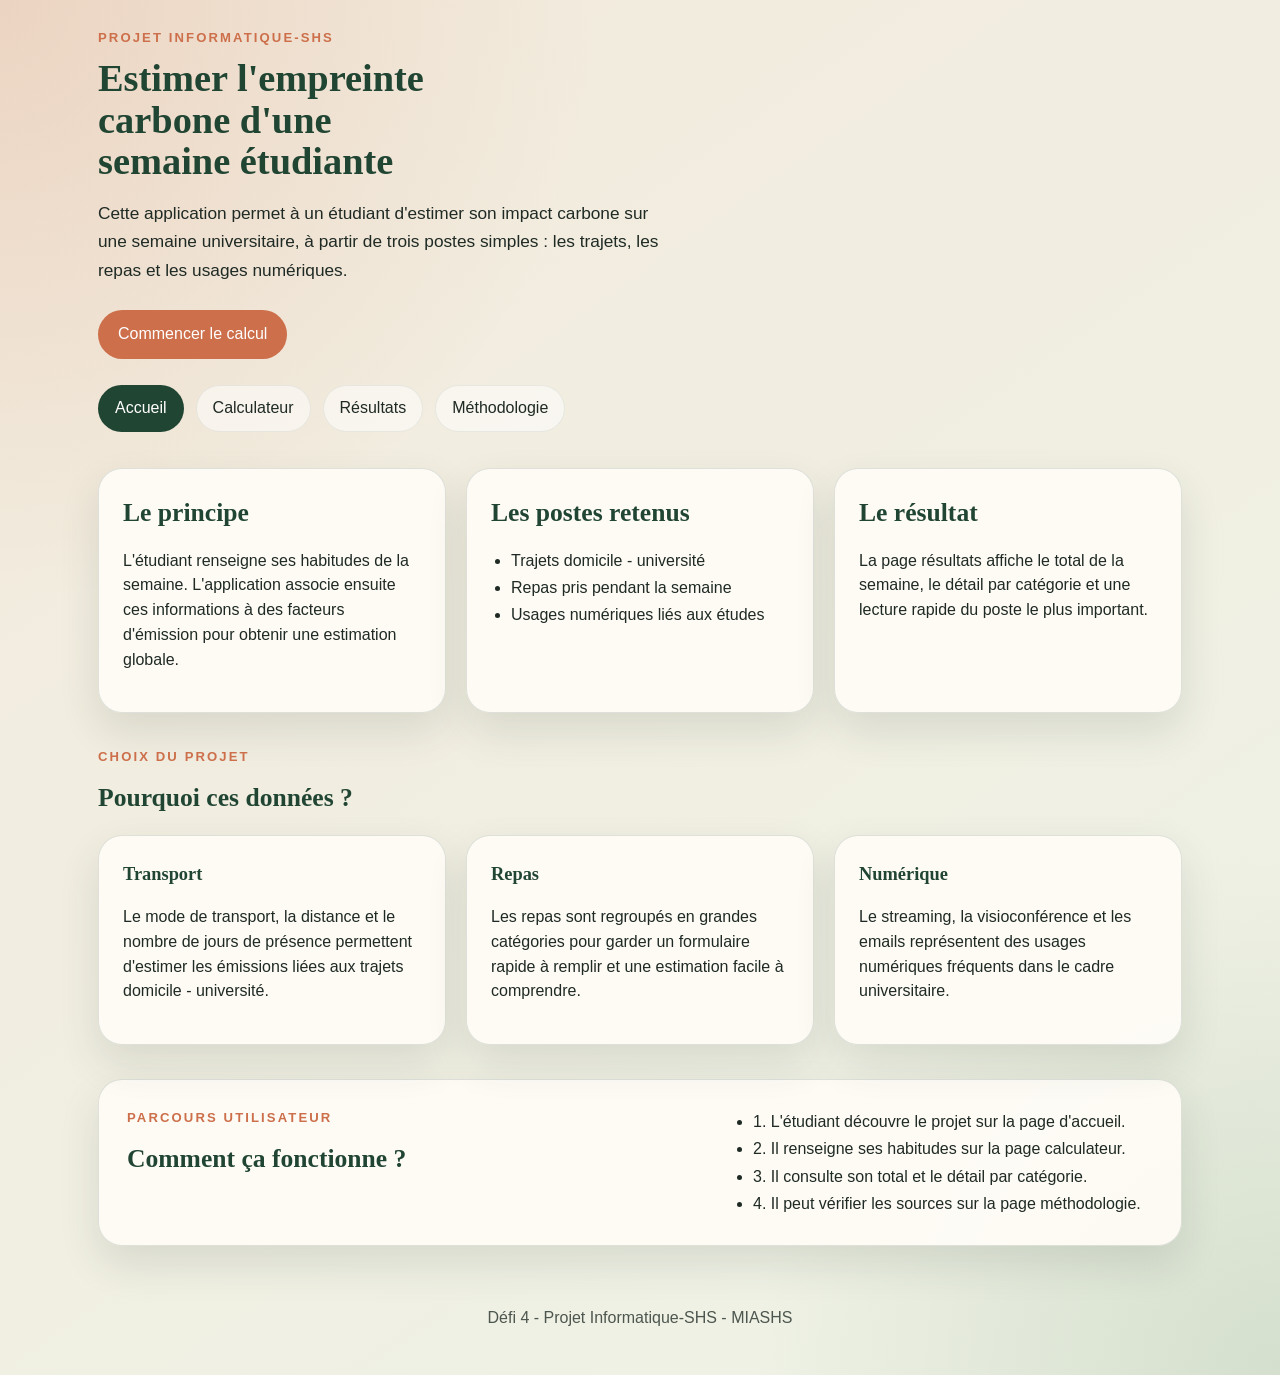
==== index.html @ 48a8530b "Add project files" ====
<!DOCTYPE html>
<html lang="fr">
<head>
    <meta charset="UTF-8">
    <meta name="viewport" content="width=device-width, initial-scale=1.0">
    <title>Défi 4 - Empreinte carbone étudiante</title>
    <link rel="stylesheet" href="styles/style.css">
</head>
<body>
    <header class="site-header">
        <div class="logo-block">
            <p class="eyebrow">Projet Informatique-SHS</p>
            <h1>Estimer l'empreinte carbone d'une semaine étudiante</h1>
            <p class="lead">
                Cette application permet à un étudiant d'estimer son impact carbone sur une
                semaine universitaire, à partir de trois postes simples : les trajets, les repas
                et les usages numériques.
            </p>
            <div class="hero-actions">
                <a class="button button-primary" href="pages/calculateur.html">Commencer le calcul</a>
            </div>
        </div>
        <nav class="main-nav" aria-label="Navigation principale">
            <a class="nav-link nav-link-active" href="index.html">Accueil</a>
            <a class="nav-link" href="pages/calculateur.html">Calculateur</a>
            <a class="nav-link" href="pages/resultats.html">Résultats</a>
            <a class="nav-link" href="pages/methodologie.html">Méthodologie</a>
        </nav>
    </header>

    <main class="page-shell">
        <section class="intro-grid">
            <article class="info-card">
                <h2>Le principe</h2>
                <p>
                    L'étudiant renseigne ses habitudes de la semaine. L'application associe ensuite
                    ces informations à des facteurs d'émission pour obtenir une estimation globale.
                </p>
            </article>
            <article class="info-card">
                <h2>Les postes retenus</h2>
                <ul class="plain-list">
                    <li>Trajets domicile - université</li>
                    <li>Repas pris pendant la semaine</li>
                    <li>Usages numériques liés aux études</li>
                </ul>
            </article>
            <article class="info-card">
                <h2>Le résultat</h2>
                <p>
                    La page résultats affiche le total de la semaine, le détail par catégorie et
                    une lecture rapide du poste le plus important.
                </p>
            </article>
        </section>

        <section class="topic-section">
            <div class="topic-heading">
                <p class="eyebrow">Choix du projet</p>
                <h2>Pourquoi ces données ?</h2>
            </div>
            <div class="feature-grid">
                <article class="feature-card">
                    <h3>Transport</h3>
                    <p>
                        Le mode de transport, la distance et le nombre de jours de présence permettent
                        d'estimer les émissions liées aux trajets domicile - université.
                    </p>
                </article>
                <article class="feature-card">
                    <h3>Repas</h3>
                    <p>
                        Les repas sont regroupés en grandes catégories pour garder un formulaire
                        rapide à remplir et une estimation facile à comprendre.
                    </p>
                </article>
                <article class="feature-card">
                    <h3>Numérique</h3>
                    <p>
                        Le streaming, la visioconférence et les emails représentent des usages
                        numériques fréquents dans le cadre universitaire.
                    </p>
                </article>
            </div>
        </section>

        <section class="callout-panel">
            <div>
                <p class="eyebrow">Parcours utilisateur</p>
                <h2>Comment ça fonctionne ?</h2>
            </div>
            <ul class="plain-list">
                <li>1. L'étudiant découvre le projet sur la page d'accueil.</li>
                <li>2. Il renseigne ses habitudes sur la page calculateur.</li>
                <li>3. Il consulte son total et le détail par catégorie.</li>
                <li>4. Il peut vérifier les sources sur la page méthodologie.</li>
            </ul>
        </section>
    </main>

    <footer class="site-footer">
        <p>Défi 4 - Projet Informatique-SHS - MIASHS</p>
    </footer>
</body>
</html>
---- styles/style.css ----
:root {
    --cream: #f7f1e8;
    --sand: #e7dac5;
    --forest: #214533;
    --sage: #83a07b;
    --clay: #cc6f4a;
    --ink: #1f2a24;
    --card: rgba(255, 252, 247, 0.92);
    --line: rgba(33, 69, 51, 0.14);
    --shadow: 0 18px 40px rgba(42, 54, 46, 0.12);
}

* {
    box-sizing: border-box;
}

body {
    margin: 0;
    min-height: 100vh;
    color: var(--ink);
    background:
        radial-gradient(circle at top left, rgba(204, 111, 74, 0.18), transparent 32%),
        radial-gradient(circle at bottom right, rgba(131, 160, 123, 0.24), transparent 28%),
        linear-gradient(145deg, #f3eadc, #eef3e7);
    font-family: "Trebuchet MS", "Gill Sans", sans-serif;
    line-height: 1.55;
}

a {
    color: inherit;
}

.site-header {
    width: min(1180px, 100%);
    margin: 0 auto;
    padding: 28px clamp(20px, 4vw, 48px) 18px;
}

.site-header-compact {
    padding-bottom: 10px;
}

.logo-block {
    max-width: 760px;
}

.eyebrow {
    margin: 0 0 10px;
    letter-spacing: 0.16em;
    text-transform: uppercase;
    color: var(--clay);
    font-size: 0.82rem;
    font-weight: 700;
}

h1,
h2,
h3,
legend {
    margin: 0;
    font-family: Georgia, "Times New Roman", serif;
    color: var(--forest);
}

h1 {
    font-size: clamp(2rem, 3vw, 3.4rem);
    line-height: 1.08;
    max-width: 18ch;
}

h2 {
    font-size: clamp(1.5rem, 2vw, 2.1rem);
    margin-bottom: 14px;
}

h3 {
    font-size: 1.15rem;
    margin-bottom: 10px;
}

.lead {
    max-width: 60ch;
    font-size: 1.08rem;
    line-height: 1.65;
    margin: 16px 0 0;
}

.section-lead {
    margin: 0 0 20px;
    line-height: 1.65;
}

.main-nav {
    display: flex;
    flex-wrap: wrap;
    gap: 12px;
    margin-top: 26px;
}

.nav-link {
    text-decoration: none;
    padding: 10px 16px;
    border-radius: 999px;
    background: rgba(255, 255, 255, 0.5);
    border: 1px solid rgba(33, 69, 51, 0.08);
    transition: transform 160ms ease, background 160ms ease;
}

.nav-link-active {
    background: var(--forest);
    color: #fff;
}

.nav-link:hover {
    transform: translateY(-1px);
    background: rgba(255, 255, 255, 0.78);
}

.nav-link-active:hover {
    background: var(--forest);
}

.hero-actions,
.form-actions {
    display: flex;
    flex-wrap: wrap;
    gap: 14px;
    margin-top: 26px;
}

.button {
    display: inline-flex;
    align-items: center;
    justify-content: center;
    border-radius: 999px;
    padding: 12px 20px;
    text-decoration: none;
    border: 0;
    cursor: pointer;
    font-size: 1rem;
    transition: transform 160ms ease, box-shadow 160ms ease;
}

.button:hover {
    transform: translateY(-1px);
    box-shadow: 0 10px 22px rgba(42, 54, 46, 0.16);
}

.button-primary {
    background: var(--clay);
    color: #fff;
}

.button-secondary {
    background: rgba(255, 255, 255, 0.65);
    color: var(--forest);
    border: 1px solid rgba(33, 69, 51, 0.1);
}

.page-shell {
    width: min(1180px, 100%);
    margin: 0 auto;
    padding: 10px clamp(20px, 4vw, 48px) 44px;
}

.panel,
.info-card,
.feature-card,
.factor-card,
.member-card,
.callout-panel {
    background: var(--card);
    border: 1px solid var(--line);
    border-radius: 24px;
    box-shadow: var(--shadow);
}

.intro-grid,
.feature-grid,
.factor-grid,
.member-grid {
    display: grid;
    gap: 20px;
}

.intro-grid {
    grid-template-columns: repeat(auto-fit, minmax(240px, 1fr));
    margin-top: 8px;
}

.info-card,
.feature-card,
.factor-card,
.member-card {
    padding: 24px;
}

.topic-section {
    margin-top: 34px;
}

.topic-heading {
    margin-bottom: 18px;
}

.feature-grid,
.factor-grid,
.member-grid {
    grid-template-columns: repeat(auto-fit, minmax(220px, 1fr));
}

.callout-panel {
    display: grid;
    gap: 18px;
    grid-template-columns: 1.4fr 1fr;
    padding: 28px;
    margin-top: 34px;
}

.calculator-grid {
    display: grid;
    gap: 22px;
    grid-template-columns: minmax(320px, 1.1fr) minmax(280px, 0.9fr);
    align-items: start;
}

.results-layout {
    display: grid;
    gap: 22px;
    grid-template-columns: repeat(2, minmax(280px, 1fr));
}

.panel {
    padding: 26px;
    min-width: 0;
}

.fieldset-block {
    border: 1px solid var(--line);
    border-radius: 18px;
    padding: 18px;
    margin: 0 0 18px;
}

legend {
    padding: 0 10px;
    font-size: 1.05rem;
}

label {
    display: block;
    margin: 12px 0 8px;
    font-weight: 700;
}

input,
select {
    width: 100%;
    border-radius: 14px;
    border: 1px solid rgba(33, 69, 51, 0.16);
    padding: 12px 14px;
    font: inherit;
    background: rgba(255, 255, 255, 0.95);
}

.checkbox-row {
    display: flex;
    align-items: center;
    gap: 10px;
    margin-top: 16px;
}

.checkbox-row input {
    width: auto;
}

.field-grid {
    display: grid;
    gap: 12px 16px;
    grid-template-columns: repeat(auto-fit, minmax(180px, 1fr));
}

.prep-steps,
.recap-grid {
    display: grid;
    gap: 16px;
}

.prep-steps {
    grid-template-columns: 1fr;
}

.prep-card,
.recap-card {
    background: rgba(255, 255, 255, 0.72);
    border-radius: 18px;
    padding: 18px;
    border: 1px solid var(--line);
}

.result-highlight {
    border-radius: 20px;
    background: linear-gradient(135deg, rgba(33, 69, 51, 0.95), rgba(52, 108, 81, 0.88));
    color: #fff;
    padding: 22px;
}

.result-highlight p {
    margin: 0 0 8px;
    opacity: 0.88;
}

.result-highlight strong {
    font-family: Georgia, "Times New Roman", serif;
    font-size: clamp(1.8rem, 3vw, 2.8rem);
}

.result-cards {
    display: grid;
    gap: 14px;
    grid-template-columns: repeat(auto-fit, minmax(150px, 1fr));
    margin-top: 18px;
}

.mini-result {
    background: rgba(255, 255, 255, 0.72);
    border-radius: 18px;
    padding: 16px;
    border: 1px solid var(--line);
}

.mini-result p {
    margin: 0;
    font-weight: 700;
    color: var(--clay);
}

.chart-wrap {
    margin-top: 20px;
    background: rgba(255, 255, 255, 0.72);
    border-radius: 18px;
    padding: 16px;
    border: 1px solid var(--line);
    min-height: 260px;
}

.chart-wrap-large {
    min-height: 320px;
}

.bar-chart {
    display: grid;
    gap: 18px;
    height: 100%;
}

.bar-row {
    display: grid;
    grid-template-columns: 100px minmax(120px, 1fr) 110px;
    gap: 14px;
    align-items: center;
}

.bar-label,
.bar-value {
    font-weight: 700;
}

.bar-value {
    color: var(--clay);
    text-align: right;
}

.bar-track {
    overflow: hidden;
    height: 18px;
    border-radius: 999px;
    background: rgba(33, 69, 51, 0.1);
}

.bar-fill {
    height: 100%;
    min-width: 0;
    border-radius: 999px;
}

.bar-transport {
    background: var(--forest);
}

.bar-meals {
    background: var(--clay);
}

.bar-digital {
    background: var(--sage);
}

.advice-box,
.note-box,
.mockup-block {
    margin-top: 18px;
    border-radius: 18px;
    padding: 18px;
    background: rgba(255, 255, 255, 0.72);
    border: 1px solid var(--line);
}

.content-panel + .content-panel {
    margin-top: 22px;
}

.table-wrap {
    overflow-x: auto;
}

table {
    width: 100%;
    border-collapse: collapse;
}

th,
td {
    padding: 12px 14px;
    text-align: left;
    border-bottom: 1px solid var(--line);
}

th {
    color: var(--forest);
}

.plain-list,
.link-list {
    margin: 0;
    padding-left: 20px;
    line-height: 1.7;
}

.muted-note {
    margin-top: 14px;
    opacity: 0.82;
}

.hidden-state {
    display: none;
}

.empty-state {
    text-align: center;
}

.site-footer {
    padding: 0 24px 28px;
    text-align: center;
    color: rgba(31, 42, 36, 0.78);
}

@media (max-width: 980px) {
    .calculator-grid,
    .callout-panel,
    .results-layout {
        grid-template-columns: 1fr;
    }
}

@media (max-width: 720px) {
    .main-nav {
        display: grid;
        grid-template-columns: repeat(2, minmax(0, 1fr));
        gap: 10px;
    }

    .nav-link {
        text-align: center;
        padding: 11px 10px;
    }

    .page-shell,
    .site-header {
        padding-left: 16px;
        padding-right: 16px;
    }

    .hero-actions,
    .form-actions {
        width: 100%;
    }

    .button {
        width: 100%;
    }

    .chart-wrap,
    .chart-wrap-large {
        min-height: 280px;
    }

    .panel,
    .info-card,
    .feature-card,
    .factor-card,
    .member-card,
    .callout-panel {
        border-radius: 20px;
    }
}

@media (max-width: 620px) {
    .bar-row {
        grid-template-columns: 1fr;
        gap: 8px;
    }

    .bar-value {
        text-align: left;
    }
}

@media (max-width: 480px) {
    .main-nav {
        grid-template-columns: 1fr;
    }

    h1 {
        font-size: 2rem;
    }

    .panel,
    .info-card,
    .feature-card,
    .factor-card,
    .member-card,
    .callout-panel {
        padding: 20px;
    }

    .fieldset-block {
        padding: 14px;
    }

    th,
    td {
        padding: 10px;
    }
}
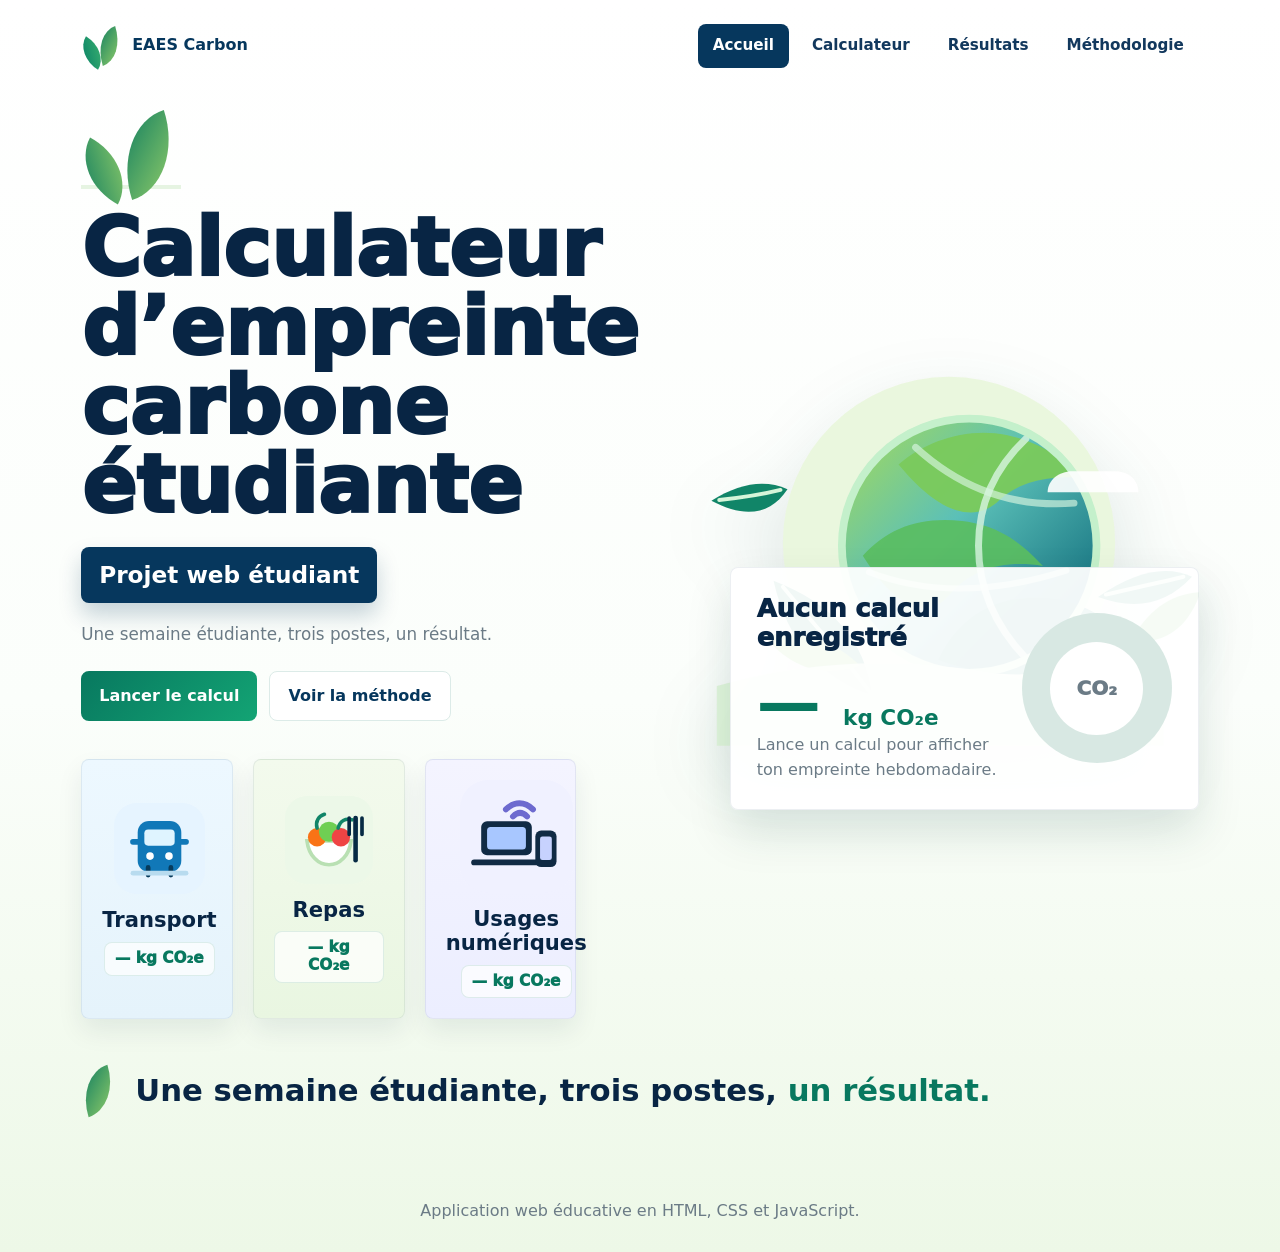
==== commit 05bc8493: "Improve eco dashboard design and dynamic summary" ====
--- a/index.html
+++ b/index.html
@@ -3,103 +3,82 @@
 <head>
     <meta charset="UTF-8">
     <meta name="viewport" content="width=device-width, initial-scale=1.0">
-    <title>Défi 4 - Empreinte carbone étudiante</title>
+    <title>Calculateur d’empreinte carbone étudiante</title>
     <link rel="stylesheet" href="styles/style.css">
+    <script src="js/script.js" defer></script>
 </head>
 <body>
-    <header class="site-header">
-        <div class="logo-block">
-            <p class="eyebrow">Projet Informatique-SHS</p>
-            <h1>Estimer l'empreinte carbone d'une semaine étudiante</h1>
-            <p class="lead">
-                Cette application permet à un étudiant d'estimer son impact carbone sur une
-                semaine universitaire, à partir de trois postes simples : les trajets, les repas
-                et les usages numériques.
-            </p>
-            <div class="hero-actions">
-                <a class="button button-primary" href="pages/calculateur.html">Commencer le calcul</a>
+    <header class="site-header landing-header">
+        <nav class="top-nav" aria-label="Navigation principale">
+            <a class="brand" href="index.html" aria-label="Accueil">
+                <span class="brand-leaf" aria-hidden="true"></span>
+                <span>EAES Carbon</span>
+            </a>
+            <div class="main-nav">
+                <a class="nav-link nav-link-active" href="index.html">Accueil</a>
+                <a class="nav-link" href="pages/calculateur.html">Calculateur</a>
+                <a class="nav-link" href="pages/resultats.html">Résultats</a>
+                <a class="nav-link" href="pages/methodologie.html">Méthodologie</a>
             </div>
-        </div>
-        <nav class="main-nav" aria-label="Navigation principale">
-            <a class="nav-link nav-link-active" href="index.html">Accueil</a>
-            <a class="nav-link" href="pages/calculateur.html">Calculateur</a>
-            <a class="nav-link" href="pages/resultats.html">Résultats</a>
-            <a class="nav-link" href="pages/methodologie.html">Méthodologie</a>
         </nav>
+
+        <section class="landing-hero">
+            <div class="hero-content">
+                <div class="leaf-mark" aria-hidden="true"></div>
+                <h1>Calculateur d’empreinte carbone étudiante</h1>
+                <p class="project-badge">Projet web étudiant</p>
+                <p class="hero-text">
+                    Une semaine étudiante, trois postes, un résultat.
+                </p>
+                <div class="hero-actions">
+                    <a class="button button-primary" href="pages/calculateur.html">Lancer le calcul</a>
+                    <a class="button button-secondary" href="pages/methodologie.html">Voir la méthode</a>
+                </div>
+
+                <div class="category-preview" aria-label="Catégories prises en compte">
+                    <article class="category-card">
+                        <img src="assets/icon-transport.svg" alt="" aria-hidden="true">
+                        <h2>Transport</h2>
+                        <p class="category-value" id="home-transport-value">— kg CO₂e</p>
+                    </article>
+                    <article class="category-card">
+                        <img src="assets/icon-meal.svg" alt="" aria-hidden="true">
+                        <h2>Repas</h2>
+                        <p class="category-value" id="home-meals-value">— kg CO₂e</p>
+                    </article>
+                    <article class="category-card">
+                        <img src="assets/icon-digital.svg" alt="" aria-hidden="true">
+                        <h2>Usages numériques</h2>
+                        <p class="category-value" id="home-digital-value">— kg CO₂e</p>
+                    </article>
+                </div>
+            </div>
+
+            <div class="hero-planet-stage" aria-hidden="true">
+                <img class="planet-illustration" src="assets/hero-planet.svg" alt="">
+                <div class="hero-result-card" id="home-dashboard">
+                    <div>
+                        <p id="home-dashboard-title">Votre empreinte hebdomadaire</p>
+                        <strong id="home-dashboard-total">— <span>kg CO₂e</span></strong>
+                        <small id="home-dashboard-status">Lance un calcul pour afficher ton empreinte hebdomadaire.</small>
+                    </div>
+                    <div class="preview-donut preview-donut-empty" id="home-dashboard-donut" aria-label="Répartition du dernier calcul">
+                        <span id="home-dashboard-donut-label">CO₂</span>
+                    </div>
+                </div>
+            </div>
+        </section>
     </header>
 
-    <main class="page-shell">
-        <section class="intro-grid">
-            <article class="info-card">
-                <h2>Le principe</h2>
-                <p>
-                    L'étudiant renseigne ses habitudes de la semaine. L'application associe ensuite
-                    ces informations à des facteurs d'émission pour obtenir une estimation globale.
-                </p>
-            </article>
-            <article class="info-card">
-                <h2>Les postes retenus</h2>
-                <ul class="plain-list">
-                    <li>Trajets domicile - université</li>
-                    <li>Repas pris pendant la semaine</li>
-                    <li>Usages numériques liés aux études</li>
-                </ul>
-            </article>
-            <article class="info-card">
-                <h2>Le résultat</h2>
-                <p>
-                    La page résultats affiche le total de la semaine, le détail par catégorie et
-                    une lecture rapide du poste le plus important.
-                </p>
-            </article>
-        </section>
-
-        <section class="topic-section">
-            <div class="topic-heading">
-                <p class="eyebrow">Choix du projet</p>
-                <h2>Pourquoi ces données ?</h2>
-            </div>
-            <div class="feature-grid">
-                <article class="feature-card">
-                    <h3>Transport</h3>
-                    <p>
-                        Le mode de transport, la distance et le nombre de jours de présence permettent
-                        d'estimer les émissions liées aux trajets domicile - université.
-                    </p>
-                </article>
-                <article class="feature-card">
-                    <h3>Repas</h3>
-                    <p>
-                        Les repas sont regroupés en grandes catégories pour garder un formulaire
-                        rapide à remplir et une estimation facile à comprendre.
-                    </p>
-                </article>
-                <article class="feature-card">
-                    <h3>Numérique</h3>
-                    <p>
-                        Le streaming, la visioconférence et les emails représentent des usages
-                        numériques fréquents dans le cadre universitaire.
-                    </p>
-                </article>
-            </div>
-        </section>
-
-        <section class="callout-panel">
-            <div>
-                <p class="eyebrow">Parcours utilisateur</p>
-                <h2>Comment ça fonctionne ?</h2>
-            </div>
-            <ul class="plain-list">
-                <li>1. L'étudiant découvre le projet sur la page d'accueil.</li>
-                <li>2. Il renseigne ses habitudes sur la page calculateur.</li>
-                <li>3. Il consulte son total et le détail par catégorie.</li>
-                <li>4. Il peut vérifier les sources sur la page méthodologie.</li>
-            </ul>
+    <main class="page-shell landing-main">
+        <section class="tagline-strip">
+            <span class="tagline-leaf" aria-hidden="true"></span>
+            <p>Une semaine étudiante, trois postes, <strong>un résultat.</strong></p>
         </section>
     </main>
 
     <footer class="site-footer">
-        <p>Défi 4 - Projet Informatique-SHS - MIASHS</p>
+        <p>Application web éducative en HTML, CSS et JavaScript.</p>
     </footer>
 </body>
 </html>
--- a/styles/style.css
+++ b/styles/style.css
@@ -1,28 +1,41 @@
 :root {
-    --cream: #f7f1e8;
-    --sand: #e7dac5;
-    --forest: #214533;
-    --sage: #83a07b;
-    --clay: #cc6f4a;
-    --ink: #1f2a24;
-    --card: rgba(255, 252, 247, 0.92);
-    --line: rgba(33, 69, 51, 0.14);
-    --shadow: 0 18px 40px rgba(42, 54, 46, 0.12);
+    --page: #fbfefb;
+    --page-green: #edf8e7;
+    --surface: #ffffff;
+    --surface-blue: #eef7ff;
+    --surface-green: #eef9ea;
+    --surface-violet: #f2f2ff;
+    --ink: #082544;
+    --ink-soft: #12385d;
+    --muted: #6b7b86;
+    --green-dark: #08785f;
+    --green: #13a474;
+    --green-light: #9bd36a;
+    --blue: #1488b9;
+    --blue-dark: #06375d;
+    --amber: #f0a43a;
+    --line: #dcebe8;
+    --shadow: 0 22px 46px rgba(8, 60, 55, 0.13);
+    --shadow-soft: 0 12px 26px rgba(8, 37, 68, 0.08);
+    --radius: 8px;
+    --radius-soft: 8px;
+    --max-width: 1220px;
 }
 
 * {
     box-sizing: border-box;
+}
+
+html {
+    scroll-behavior: smooth;
 }
 
 body {
     margin: 0;
     min-height: 100vh;
     color: var(--ink);
-    background:
-        radial-gradient(circle at top left, rgba(204, 111, 74, 0.18), transparent 32%),
-        radial-gradient(circle at bottom right, rgba(131, 160, 123, 0.24), transparent 28%),
-        linear-gradient(145deg, #f3eadc, #eef3e7);
-    font-family: "Trebuchet MS", "Gill Sans", sans-serif;
+    background: linear-gradient(180deg, #ffffff 0%, #fbfefb 56%, var(--page-green) 100%);
+    font-family: Inter, ui-sans-serif, system-ui, -apple-system, BlinkMacSystemFont, "Segoe UI", Arial, sans-serif;
     line-height: 1.55;
 }
 
@@ -30,27 +43,160 @@
     color: inherit;
 }
 
+img {
+    display: block;
+    max-width: 100%;
+}
+
+p {
+    margin-top: 0;
+}
+
+.site-header,
+.page-shell {
+    width: min(var(--max-width), 100%);
+    margin: 0 auto;
+    padding-inline: clamp(16px, 4vw, 52px);
+}
+
 .site-header {
-    width: min(1180px, 100%);
-    margin: 0 auto;
-    padding: 28px clamp(20px, 4vw, 48px) 18px;
+    padding-top: 24px;
+    padding-bottom: 18px;
 }
 
 .site-header-compact {
     padding-bottom: 10px;
 }
 
-.logo-block {
-    max-width: 760px;
-}
-
-.eyebrow {
-    margin: 0 0 10px;
-    letter-spacing: 0.16em;
-    text-transform: uppercase;
-    color: var(--clay);
-    font-size: 0.82rem;
-    font-weight: 700;
+.landing-header {
+    min-height: min(860px, 100vh);
+}
+
+.top-nav {
+    display: flex;
+    align-items: center;
+    justify-content: space-between;
+    gap: 22px;
+    margin-bottom: clamp(24px, 4vw, 52px);
+}
+
+.brand {
+    display: inline-flex;
+    align-items: center;
+    gap: 11px;
+    color: var(--blue-dark);
+    font-weight: 900;
+    text-decoration: none;
+    white-space: nowrap;
+}
+
+.brand-leaf,
+.leaf-mark,
+.tagline-leaf {
+    position: relative;
+    display: inline-block;
+    flex: 0 0 auto;
+}
+
+.brand-leaf {
+    width: 40px;
+    height: 34px;
+}
+
+.brand-leaf::before,
+.brand-leaf::after,
+.leaf-mark::before,
+.leaf-mark::after,
+.tagline-leaf::before {
+    content: "";
+    position: absolute;
+    border-radius: 100% 0 100% 0;
+    background: linear-gradient(135deg, var(--green-dark), var(--green-light));
+    transform: rotate(-18deg);
+}
+
+.brand-leaf::before {
+    width: 24px;
+    height: 34px;
+    left: 16px;
+    top: 0;
+}
+
+.brand-leaf::after {
+    width: 22px;
+    height: 28px;
+    left: 0;
+    top: 10px;
+    background: linear-gradient(135deg, #007965, #44b971);
+    transform: rotate(-58deg);
+}
+
+.main-nav {
+    display: flex;
+    flex-wrap: wrap;
+    justify-content: flex-end;
+    gap: 8px;
+}
+
+.nav-link {
+    min-height: 40px;
+    display: inline-flex;
+    align-items: center;
+    justify-content: center;
+    padding: 9px 14px;
+    border: 1px solid transparent;
+    border-radius: 8px;
+    color: var(--ink-soft);
+    text-decoration: none;
+    font-size: 0.95rem;
+    font-weight: 800;
+    transition: background 160ms ease, color 160ms ease, transform 160ms ease;
+}
+
+.nav-link:hover {
+    transform: translateY(-1px);
+    background: var(--surface-green);
+}
+
+.nav-link-active {
+    color: #ffffff;
+    background: var(--blue-dark);
+}
+
+.landing-hero {
+    display: grid;
+    grid-template-columns: minmax(0, 0.94fr) minmax(390px, 1.06fr);
+    align-items: center;
+    gap: clamp(24px, 5vw, 64px);
+}
+
+.hero-content {
+    min-width: 0;
+}
+
+.leaf-mark {
+    width: 100px;
+    height: 70px;
+    margin-bottom: 12px;
+}
+
+.leaf-mark::before {
+    width: 58px;
+    height: 76px;
+    left: 38px;
+    top: -2px;
+}
+
+.leaf-mark::after {
+    width: 46px;
+    height: 56px;
+    left: 0;
+    top: 24px;
+    transform: rotate(-62deg);
+}
+
+.leaf-mark {
+    border-bottom: 4px solid #e6f4e2;
 }
 
 h1,
@@ -58,388 +204,726 @@
 h3,
 legend {
     margin: 0;
-    font-family: Georgia, "Times New Roman", serif;
-    color: var(--forest);
-}
-
-h1 {
-    font-size: clamp(2rem, 3vw, 3.4rem);
-    line-height: 1.08;
+    color: var(--ink);
+    letter-spacing: 0;
+}
+
+.landing-hero h1 {
+    max-width: 13ch;
+    font-size: clamp(3rem, 6.3vw, 6.4rem);
+    line-height: 0.98;
+    font-weight: 950;
+}
+
+.page-title h1 {
     max-width: 18ch;
+    font-size: clamp(2.15rem, 4.6vw, 4.2rem);
+    line-height: 1.02;
+    font-weight: 950;
 }
 
 h2 {
-    font-size: clamp(1.5rem, 2vw, 2.1rem);
-    margin-bottom: 14px;
+    font-size: clamp(1.35rem, 2.2vw, 2.1rem);
+    line-height: 1.12;
 }
 
 h3 {
-    font-size: 1.15rem;
-    margin-bottom: 10px;
-}
-
+    font-size: 1.06rem;
+}
+
+.project-badge {
+    display: inline-flex;
+    align-items: center;
+    justify-content: center;
+    margin: 22px 0 18px;
+    padding: 10px 18px;
+    border-radius: 8px;
+    color: #ffffff;
+    background: var(--blue-dark);
+    box-shadow: 0 12px 22px rgba(6, 55, 93, 0.22);
+    font-size: clamp(1.05rem, 2vw, 1.45rem);
+    font-weight: 900;
+}
+
+.small-badge {
+    margin: 0 0 16px;
+    font-size: 0.95rem;
+}
+
+.hero-text,
 .lead {
-    max-width: 60ch;
-    font-size: 1.08rem;
-    line-height: 1.65;
-    margin: 16px 0 0;
-}
-
-.section-lead {
-    margin: 0 0 20px;
-    line-height: 1.65;
-}
-
-.main-nav {
-    display: flex;
-    flex-wrap: wrap;
-    gap: 12px;
-    margin-top: 26px;
-}
-
-.nav-link {
-    text-decoration: none;
-    padding: 10px 16px;
-    border-radius: 999px;
-    background: rgba(255, 255, 255, 0.5);
-    border: 1px solid rgba(33, 69, 51, 0.08);
-    transition: transform 160ms ease, background 160ms ease;
-}
-
-.nav-link-active {
-    background: var(--forest);
-    color: #fff;
-}
-
-.nav-link:hover {
-    transform: translateY(-1px);
-    background: rgba(255, 255, 255, 0.78);
-}
-
-.nav-link-active:hover {
-    background: var(--forest);
+    max-width: 62ch;
+    color: var(--muted);
+    font-size: 1.05rem;
 }
 
 .hero-actions,
 .form-actions {
     display: flex;
     flex-wrap: wrap;
-    gap: 14px;
-    margin-top: 26px;
+    gap: 12px;
+    margin-top: 24px;
 }
 
 .button {
     display: inline-flex;
     align-items: center;
     justify-content: center;
-    border-radius: 999px;
-    padding: 12px 20px;
+    min-height: 48px;
+    padding: 12px 18px;
+    border: 0;
+    border-radius: 8px;
+    cursor: pointer;
+    font: inherit;
+    font-weight: 900;
     text-decoration: none;
-    border: 0;
-    cursor: pointer;
-    font-size: 1rem;
-    transition: transform 160ms ease, box-shadow 160ms ease;
+    transition: transform 160ms ease, box-shadow 160ms ease, background 160ms ease;
 }
 
 .button:hover {
-    transform: translateY(-1px);
-    box-shadow: 0 10px 22px rgba(42, 54, 46, 0.16);
+    transform: translateY(-2px);
+    box-shadow: var(--shadow-soft);
 }
 
 .button-primary {
-    background: var(--clay);
-    color: #fff;
+    color: #ffffff;
+    background: linear-gradient(135deg, var(--green-dark), var(--green));
 }
 
 .button-secondary {
-    background: rgba(255, 255, 255, 0.65);
-    color: var(--forest);
-    border: 1px solid rgba(33, 69, 51, 0.1);
-}
-
-.page-shell {
-    width: min(1180px, 100%);
-    margin: 0 auto;
-    padding: 10px clamp(20px, 4vw, 48px) 44px;
-}
-
+    color: var(--blue-dark);
+    background: #ffffff;
+    border: 1px solid var(--line);
+}
+
+.category-preview {
+    display: grid;
+    grid-template-columns: repeat(3, minmax(0, 1fr));
+    gap: 20px;
+    margin-top: 38px;
+}
+
+.category-card,
 .panel,
 .info-card,
 .feature-card,
 .factor-card,
-.member-card,
-.callout-panel {
-    background: var(--card);
+.step-card,
+.prep-card,
+.recap-card,
+.mini-result,
+.hero-result-card {
+    border: 1px solid rgba(18, 56, 93, 0.08);
+    border-radius: var(--radius);
+    background: rgba(255, 255, 255, 0.94);
+    box-shadow: var(--shadow-soft);
+}
+
+.category-card {
+    min-height: 210px;
+    display: grid;
+    align-content: center;
+    justify-items: center;
+    gap: 14px;
+    padding: 20px;
+    text-align: center;
+}
+
+.category-card:nth-child(1) {
+    background: linear-gradient(180deg, #edf8ff, #e5f3fb);
+}
+
+.category-card:nth-child(2) {
+    background: linear-gradient(180deg, #f3faed, #e9f6e1);
+}
+
+.category-card:nth-child(3) {
+    background: linear-gradient(180deg, #f4f4ff, #eceeff);
+}
+
+.category-card img {
+    width: min(120px, 80%);
+}
+
+.category-card h2 {
+    color: var(--ink);
+    font-size: 1.32rem;
+}
+
+.category-value {
+    margin: -4px 0 0;
+    padding: 7px 10px;
+    border: 1px solid rgba(8, 120, 95, 0.12);
+    border-radius: 8px;
+    color: var(--green-dark);
+    background: rgba(255, 255, 255, 0.72);
+    font-size: 0.96rem;
+    font-weight: 950;
+    line-height: 1.15;
+}
+
+.hero-planet-stage {
+    position: relative;
+    min-height: 570px;
+    display: grid;
+    align-items: center;
+}
+
+.planet-illustration {
+    width: min(700px, 100%);
+    margin-left: auto;
+    filter: drop-shadow(0 28px 36px rgba(8, 60, 55, 0.12));
+}
+
+.hero-result-card {
+    position: absolute;
+    right: 0;
+    bottom: 44px;
+    width: min(480px, 84%);
+    display: grid;
+    grid-template-columns: 1fr 150px;
+    gap: 24px;
+    align-items: center;
+    padding: 26px;
+    box-shadow: var(--shadow);
+}
+
+.hero-result-card p {
+    margin: 0 0 20px;
+    color: var(--ink);
+    font-size: clamp(1.2rem, 2vw, 1.7rem);
+    font-weight: 950;
+    line-height: 1.15;
+}
+
+.hero-result-card strong {
+    display: block;
+    color: var(--green-dark);
+    font-size: clamp(3rem, 5vw, 4.8rem);
+    line-height: 0.95;
+}
+
+.hero-result-card strong span {
+    font-size: 1.35rem;
+}
+
+.hero-result-card small {
+    color: var(--muted);
+    font-size: 1rem;
+}
+
+.preview-donut {
+    --transport: 178deg;
+    --meals: 270deg;
+    --digital: 360deg;
+    position: relative;
+    display: grid;
+    place-items: center;
+    width: 150px;
+    aspect-ratio: 1;
+    border-radius: 50%;
+    background: conic-gradient(
+        var(--green-dark) 0deg var(--transport),
+        var(--green-light) var(--transport) var(--meals),
+        var(--blue) var(--meals) var(--digital),
+        #e5eef0 var(--digital) 360deg
+    );
+}
+
+.preview-donut::after {
+    content: "";
+    position: absolute;
+    width: 62%;
+    aspect-ratio: 1;
+    border-radius: 50%;
+    background: #ffffff;
+}
+
+.preview-donut span {
+    position: relative;
+    z-index: 1;
+    color: var(--green-dark);
+    font-size: 1.25rem;
+    font-weight: 950;
+}
+
+.preview-donut-empty {
+    background: conic-gradient(#d8e8e3 0deg 360deg);
+}
+
+.preview-donut-empty span {
+    color: var(--muted);
+}
+
+.landing-main {
+    padding-top: 0;
+}
+
+.tagline-strip {
+    display: flex;
+    align-items: center;
+    gap: 16px;
+    padding: 18px 0 36px;
+}
+
+.tagline-leaf {
+    width: 38px;
+    height: 44px;
+}
+
+.tagline-leaf::before {
+    width: 34px;
+    height: 44px;
+}
+
+.tagline-strip p {
+    margin: 0;
+    color: var(--ink);
+    font-size: clamp(1.25rem, 2.4vw, 2rem);
+    font-weight: 800;
+}
+
+.tagline-strip strong {
+    color: var(--green-dark);
+}
+
+.page-title {
+    max-width: 780px;
+    margin-bottom: 26px;
+}
+
+.page-shell {
+    padding-top: 12px;
+    padding-bottom: 48px;
+}
+
+.panel {
+    padding: clamp(20px, 3vw, 30px);
+}
+
+.calculator-grid {
+    display: grid;
+    grid-template-columns: minmax(0, 1.22fr) minmax(300px, 0.78fr);
+    gap: 24px;
+    align-items: start;
+}
+
+.form-panel {
+    background: linear-gradient(180deg, #ffffff, #fbfffb);
+}
+
+.section-heading {
+    max-width: 620px;
+}
+
+.compact-heading {
+    margin-bottom: 20px;
+}
+
+.eyebrow {
+    margin: 0 0 10px;
+    color: var(--green-dark);
+    font-size: 0.78rem;
+    font-weight: 950;
+    letter-spacing: 0.14em;
+    text-transform: uppercase;
+}
+
+.fieldset-block {
+    margin: 0 0 20px;
+    padding: 20px;
     border: 1px solid var(--line);
-    border-radius: 24px;
-    box-shadow: var(--shadow);
-}
-
+    border-radius: var(--radius);
+    background: #ffffff;
+}
+
+.category-transport {
+    background: linear-gradient(180deg, #ffffff, #f2f9ff);
+}
+
+.category-meals {
+    background: linear-gradient(180deg, #ffffff, #f4fbef);
+}
+
+.category-digital {
+    background: linear-gradient(180deg, #ffffff, #f5f5ff);
+}
+
+legend {
+    display: inline-flex;
+    align-items: center;
+    gap: 10px;
+    padding-right: 10px;
+    color: var(--ink);
+    font-weight: 950;
+}
+
+.legend-img {
+    width: 44px;
+    height: 44px;
+}
+
+.field-grid {
+    display: grid;
+    grid-template-columns: repeat(2, minmax(0, 1fr));
+    gap: 16px;
+}
+
+.field-control-wide {
+    grid-column: 1 / -1;
+}
+
+label {
+    display: block;
+    margin: 0 0 8px;
+    color: var(--ink-soft);
+    font-size: 0.92rem;
+    font-weight: 850;
+}
+
+input,
+select {
+    width: 100%;
+    min-height: 46px;
+    padding: 11px 12px;
+    border: 1px solid var(--line);
+    border-radius: 8px;
+    color: var(--ink);
+    background: rgba(255, 255, 255, 0.88);
+    font: inherit;
+    outline: none;
+    transition: border-color 160ms ease, box-shadow 160ms ease, background 160ms ease;
+}
+
+input:focus,
+select:focus {
+    border-color: var(--green);
+    background: #ffffff;
+    box-shadow: 0 0 0 4px rgba(19, 164, 116, 0.13);
+}
+
+.checkbox-row {
+    display: flex;
+    align-items: center;
+    gap: 10px;
+    margin-top: 16px;
+}
+
+.checkbox-row input {
+    width: 18px;
+    min-height: 18px;
+    accent-color: var(--green-dark);
+}
+
+.sticky-actions {
+    position: sticky;
+    bottom: 12px;
+    padding-top: 8px;
+}
+
+.prep-panel {
+    position: sticky;
+    top: 16px;
+}
+
+.prep-steps,
+.recap-grid,
 .intro-grid,
 .feature-grid,
 .factor-grid,
-.member-grid {
-    display: grid;
-    gap: 20px;
-}
-
-.intro-grid {
-    grid-template-columns: repeat(auto-fit, minmax(240px, 1fr));
-    margin-top: 8px;
-}
-
-.info-card,
-.feature-card,
-.factor-card,
-.member-card {
-    padding: 24px;
-}
-
-.topic-section {
-    margin-top: 34px;
-}
-
-.topic-heading {
-    margin-bottom: 18px;
-}
-
-.feature-grid,
-.factor-grid,
-.member-grid {
-    grid-template-columns: repeat(auto-fit, minmax(220px, 1fr));
-}
-
-.callout-panel {
-    display: grid;
-    gap: 18px;
-    grid-template-columns: 1.4fr 1fr;
-    padding: 28px;
-    margin-top: 34px;
-}
-
-.calculator-grid {
-    display: grid;
-    gap: 22px;
-    grid-template-columns: minmax(320px, 1.1fr) minmax(280px, 0.9fr);
-    align-items: start;
-}
-
-.results-layout {
-    display: grid;
-    gap: 22px;
-    grid-template-columns: repeat(2, minmax(280px, 1fr));
-}
-
-.panel {
-    padding: 26px;
-    min-width: 0;
-}
-
-.fieldset-block {
-    border: 1px solid var(--line);
-    border-radius: 18px;
+.step-list {
+    display: grid;
+    gap: 16px;
+}
+
+.prep-card,
+.recap-card,
+.factor-card {
     padding: 18px;
-    margin: 0 0 18px;
-}
-
-legend {
-    padding: 0 10px;
-    font-size: 1.05rem;
-}
-
-label {
-    display: block;
-    margin: 12px 0 8px;
-    font-weight: 700;
-}
-
-input,
-select {
-    width: 100%;
-    border-radius: 14px;
-    border: 1px solid rgba(33, 69, 51, 0.16);
-    padding: 12px 14px;
-    font: inherit;
-    background: rgba(255, 255, 255, 0.95);
-}
-
-.checkbox-row {
-    display: flex;
-    align-items: center;
-    gap: 10px;
-    margin-top: 16px;
-}
-
-.checkbox-row input {
-    width: auto;
-}
-
-.field-grid {
-    display: grid;
-    gap: 12px 16px;
-    grid-template-columns: repeat(auto-fit, minmax(180px, 1fr));
-}
-
-.prep-steps,
-.recap-grid {
-    display: grid;
-    gap: 16px;
-}
-
-.prep-steps {
-    grid-template-columns: 1fr;
 }
 
 .prep-card,
 .recap-card {
-    background: rgba(255, 255, 255, 0.72);
-    border-radius: 18px;
+    background: var(--surface-green);
+}
+
+.card-img,
+.empty-img {
+    width: 54px;
+    height: 54px;
+    margin-bottom: 12px;
+}
+
+.note-box,
+.advice-box {
+    margin-top: 18px;
     padding: 18px;
     border: 1px solid var(--line);
+    border-radius: var(--radius);
+    background: var(--surface-green);
+}
+
+.results-layout {
+    display: grid;
+    grid-template-columns: minmax(0, 0.95fr) minmax(330px, 1.05fr);
+    gap: 24px;
+}
+
+.dashboard-card {
+    min-height: 100%;
 }
 
 .result-highlight {
-    border-radius: 20px;
-    background: linear-gradient(135deg, rgba(33, 69, 51, 0.95), rgba(52, 108, 81, 0.88));
-    color: #fff;
-    padding: 22px;
-}
-
-.result-highlight p {
-    margin: 0 0 8px;
-    opacity: 0.88;
+    padding: 26px;
+    border-radius: var(--radius);
+    color: #ffffff;
+    background: linear-gradient(135deg, var(--blue-dark), var(--green-dark));
+    box-shadow: 0 20px 32px rgba(6, 55, 93, 0.18);
+}
+
+.result-highlight p,
+.result-highlight span {
+    margin: 0;
+    color: rgba(255, 255, 255, 0.82);
+    font-weight: 750;
 }
 
 .result-highlight strong {
-    font-family: Georgia, "Times New Roman", serif;
-    font-size: clamp(1.8rem, 3vw, 2.8rem);
+    display: block;
+    margin: 10px 0 6px;
+    font-size: clamp(2.4rem, 4.8vw, 4.8rem);
+    line-height: 0.95;
 }
 
 .result-cards {
     display: grid;
+    grid-template-columns: repeat(3, minmax(0, 1fr));
     gap: 14px;
-    grid-template-columns: repeat(auto-fit, minmax(150px, 1fr));
     margin-top: 18px;
 }
 
 .mini-result {
-    background: rgba(255, 255, 255, 0.72);
-    border-radius: 18px;
     padding: 16px;
-    border: 1px solid var(--line);
 }
 
 .mini-result p {
-    margin: 0;
-    font-weight: 700;
-    color: var(--clay);
-}
-
-.chart-wrap {
-    margin-top: 20px;
-    background: rgba(255, 255, 255, 0.72);
-    border-radius: 18px;
-    padding: 16px;
-    border: 1px solid var(--line);
-    min-height: 260px;
+    margin: 8px 0 0;
+    color: var(--green-dark);
+    font-weight: 950;
+}
+
+.transport-result {
+    background: var(--surface-blue);
+}
+
+.meals-result {
+    background: var(--surface-green);
+}
+
+.digital-result {
+    background: var(--surface-violet);
 }
 
 .chart-wrap-large {
-    min-height: 320px;
+    min-height: 350px;
+}
+
+.chart-dashboard {
+    display: grid;
+    grid-template-columns: 210px minmax(0, 1fr);
+    gap: 24px;
+    align-items: center;
+}
+
+.donut-chart {
+    --transport: 0deg;
+    --meals: 0deg;
+    --digital: 0deg;
+    position: relative;
+    display: grid;
+    place-items: center;
+    width: min(210px, 100%);
+    aspect-ratio: 1;
+    border-radius: 50%;
+    background: conic-gradient(
+        var(--green-dark) 0deg var(--transport),
+        var(--green-light) var(--transport) var(--meals),
+        var(--blue) var(--meals) var(--digital),
+        #e5eef0 var(--digital) 360deg
+    );
+    box-shadow: var(--shadow-soft);
+}
+
+.donut-chart::after {
+    content: "";
+    position: absolute;
+    width: 62%;
+    aspect-ratio: 1;
+    border-radius: 50%;
+    background: #ffffff;
+}
+
+.donut-center {
+    position: relative;
+    z-index: 1;
+    text-align: center;
+}
+
+.donut-center strong {
+    display: block;
+    color: var(--green-dark);
+    font-size: 1.9rem;
+    line-height: 1;
+}
+
+.donut-center span {
+    color: var(--muted);
+    font-size: 0.85rem;
+    font-weight: 850;
 }
 
 .bar-chart {
     display: grid;
-    gap: 18px;
-    height: 100%;
+    gap: 16px;
 }
 
 .bar-row {
     display: grid;
-    grid-template-columns: 100px minmax(120px, 1fr) 110px;
-    gap: 14px;
+    grid-template-columns: 96px minmax(0, 1fr) 104px;
+    gap: 12px;
     align-items: center;
 }
 
 .bar-label,
 .bar-value {
-    font-weight: 700;
+    font-weight: 900;
 }
 
 .bar-value {
-    color: var(--clay);
+    color: var(--muted);
     text-align: right;
 }
 
 .bar-track {
     overflow: hidden;
-    height: 18px;
-    border-radius: 999px;
-    background: rgba(33, 69, 51, 0.1);
+    height: 12px;
+    border-radius: 8px;
+    background: #e8f1f2;
 }
 
 .bar-fill {
     height: 100%;
-    min-width: 0;
-    border-radius: 999px;
+    border-radius: inherit;
 }
 
 .bar-transport {
-    background: var(--forest);
+    background: var(--green-dark);
 }
 
 .bar-meals {
-    background: var(--clay);
+    background: var(--green-light);
 }
 
 .bar-digital {
-    background: var(--sage);
-}
-
-.advice-box,
-.note-box,
-.mockup-block {
-    margin-top: 18px;
-    border-radius: 18px;
-    padding: 18px;
-    background: rgba(255, 255, 255, 0.72);
-    border: 1px solid var(--line);
-}
-
+    background: var(--blue);
+}
+
+.recap-panel,
+.insight-panel {
+    grid-column: 1 / -1;
+}
+
+.methodology-layout > .content-panel + .content-panel,
 .content-panel + .content-panel {
     margin-top: 22px;
 }
 
+.factor-grid {
+    grid-template-columns: repeat(3, minmax(0, 1fr));
+}
+
+.factor-card:nth-child(1) {
+    background: var(--surface-blue);
+}
+
+.factor-card:nth-child(2) {
+    background: var(--surface-green);
+}
+
+.factor-card:nth-child(3) {
+    background: var(--surface-violet);
+}
+
+.two-column-section {
+    display: grid;
+    grid-template-columns: minmax(0, 1fr) minmax(0, 1fr);
+    gap: 22px;
+    margin-top: 22px;
+}
+
+.credits-panel {
+    display: grid;
+    grid-template-columns: 220px 1fr;
+    gap: 20px;
+    align-items: center;
+}
+
 .table-wrap {
     overflow-x: auto;
+    margin-top: 18px;
+    border: 1px solid var(--line);
+    border-radius: var(--radius);
 }
 
 table {
     width: 100%;
     border-collapse: collapse;
+    background: #ffffff;
 }
 
 th,
 td {
-    padding: 12px 14px;
+    padding: 13px 14px;
     text-align: left;
     border-bottom: 1px solid var(--line);
+    vertical-align: top;
 }
 
 th {
-    color: var(--forest);
+    color: var(--blue-dark);
+    background: var(--surface-green);
+    font-size: 0.9rem;
+}
+
+tr:last-child td {
+    border-bottom: 0;
 }
 
 .plain-list,
 .link-list {
     margin: 0;
     padding-left: 20px;
-    line-height: 1.7;
-}
-
-.muted-note {
-    margin-top: 14px;
-    opacity: 0.82;
+    color: var(--muted);
+}
+
+.plain-list li,
+.link-list li {
+    margin: 6px 0;
+}
+
+.link-list a {
+    color: var(--blue-dark);
+    font-weight: 850;
+    text-decoration-thickness: 2px;
+    text-underline-offset: 3px;
+}
+
+.muted-note,
+.content-panel p,
+.prep-card p,
+.advice-box p,
+.note-box p {
+    color: var(--muted);
 }
 
 .hidden-state {
@@ -447,39 +931,130 @@
 }
 
 .empty-state {
+    max-width: 660px;
+    margin: 0 auto;
     text-align: center;
 }
 
+.empty-img {
+    margin-inline: auto;
+}
+
 .site-footer {
-    padding: 0 24px 28px;
+    padding: 0 18px 28px;
+    color: var(--muted);
     text-align: center;
-    color: rgba(31, 42, 36, 0.78);
-}
-
-@media (max-width: 980px) {
+}
+
+.site-footer p {
+    margin: 0;
+}
+
+@media (prefers-reduced-motion: no-preference) {
+    .planet-illustration {
+        animation: floatPlanet 7s ease-in-out infinite;
+    }
+
+    @keyframes floatPlanet {
+        0%, 100% {
+            transform: translateY(0);
+        }
+        50% {
+            transform: translateY(-8px);
+        }
+    }
+}
+
+@media (max-width: 1020px) {
+    .landing-header {
+        min-height: auto;
+    }
+
+    .landing-hero,
     .calculator-grid,
-    .callout-panel,
-    .results-layout {
+    .results-layout,
+    .two-column-section,
+    .credits-panel {
         grid-template-columns: 1fr;
     }
-}
-
-@media (max-width: 720px) {
+
+    .hero-planet-stage {
+        min-height: 520px;
+    }
+
+    .hero-result-card {
+        right: 6%;
+    }
+
+    .prep-panel,
+    .sticky-actions {
+        position: static;
+    }
+
+    .factor-grid,
+    .result-cards {
+        grid-template-columns: 1fr;
+    }
+}
+
+@media (max-width: 760px) {
+    .top-nav {
+        align-items: stretch;
+        flex-direction: column;
+        margin-bottom: 28px;
+    }
+
     .main-nav {
         display: grid;
         grid-template-columns: repeat(2, minmax(0, 1fr));
-        gap: 10px;
+        justify-content: stretch;
     }
 
     .nav-link {
-        text-align: center;
-        padding: 11px 10px;
-    }
-
-    .page-shell,
-    .site-header {
-        padding-left: 16px;
-        padding-right: 16px;
+        width: 100%;
+    }
+
+    .landing-hero h1,
+    .page-title h1 {
+        font-size: clamp(2.45rem, 12vw, 3.4rem);
+    }
+
+    .category-preview {
+        grid-template-columns: 1fr;
+    }
+
+    .hero-planet-stage {
+        min-height: 460px;
+    }
+
+    .planet-illustration {
+        width: 100%;
+    }
+
+    .hero-result-card {
+        position: relative;
+        right: auto;
+        bottom: auto;
+        width: 100%;
+        grid-template-columns: 1fr;
+        margin-top: -44px;
+    }
+
+    .preview-donut,
+    .donut-chart {
+        margin-inline: auto;
+    }
+
+    .field-grid,
+    .chart-dashboard {
+        grid-template-columns: 1fr;
+    }
+}
+
+@media (max-width: 540px) {
+    .site-header,
+    .page-shell {
+        padding-inline: 14px;
     }
 
     .hero-actions,
@@ -491,22 +1066,21 @@
         width: 100%;
     }
 
-    .chart-wrap,
-    .chart-wrap-large {
-        min-height: 280px;
+    .main-nav {
+        grid-template-columns: 1fr;
     }
 
     .panel,
-    .info-card,
-    .feature-card,
+    .fieldset-block,
+    .category-card,
+    .hero-result-card,
+    .prep-card,
     .factor-card,
-    .member-card,
-    .callout-panel {
-        border-radius: 20px;
-    }
-}
-
-@media (max-width: 620px) {
+    .recap-card,
+    .mini-result {
+        padding: 16px;
+    }
+
     .bar-row {
         grid-template-columns: 1fr;
         gap: 8px;
@@ -515,29 +1089,6 @@
     .bar-value {
         text-align: left;
     }
-}
-
-@media (max-width: 480px) {
-    .main-nav {
-        grid-template-columns: 1fr;
-    }
-
-    h1 {
-        font-size: 2rem;
-    }
-
-    .panel,
-    .info-card,
-    .feature-card,
-    .factor-card,
-    .member-card,
-    .callout-panel {
-        padding: 20px;
-    }
-
-    .fieldset-block {
-        padding: 14px;
-    }
 
     th,
     td {
